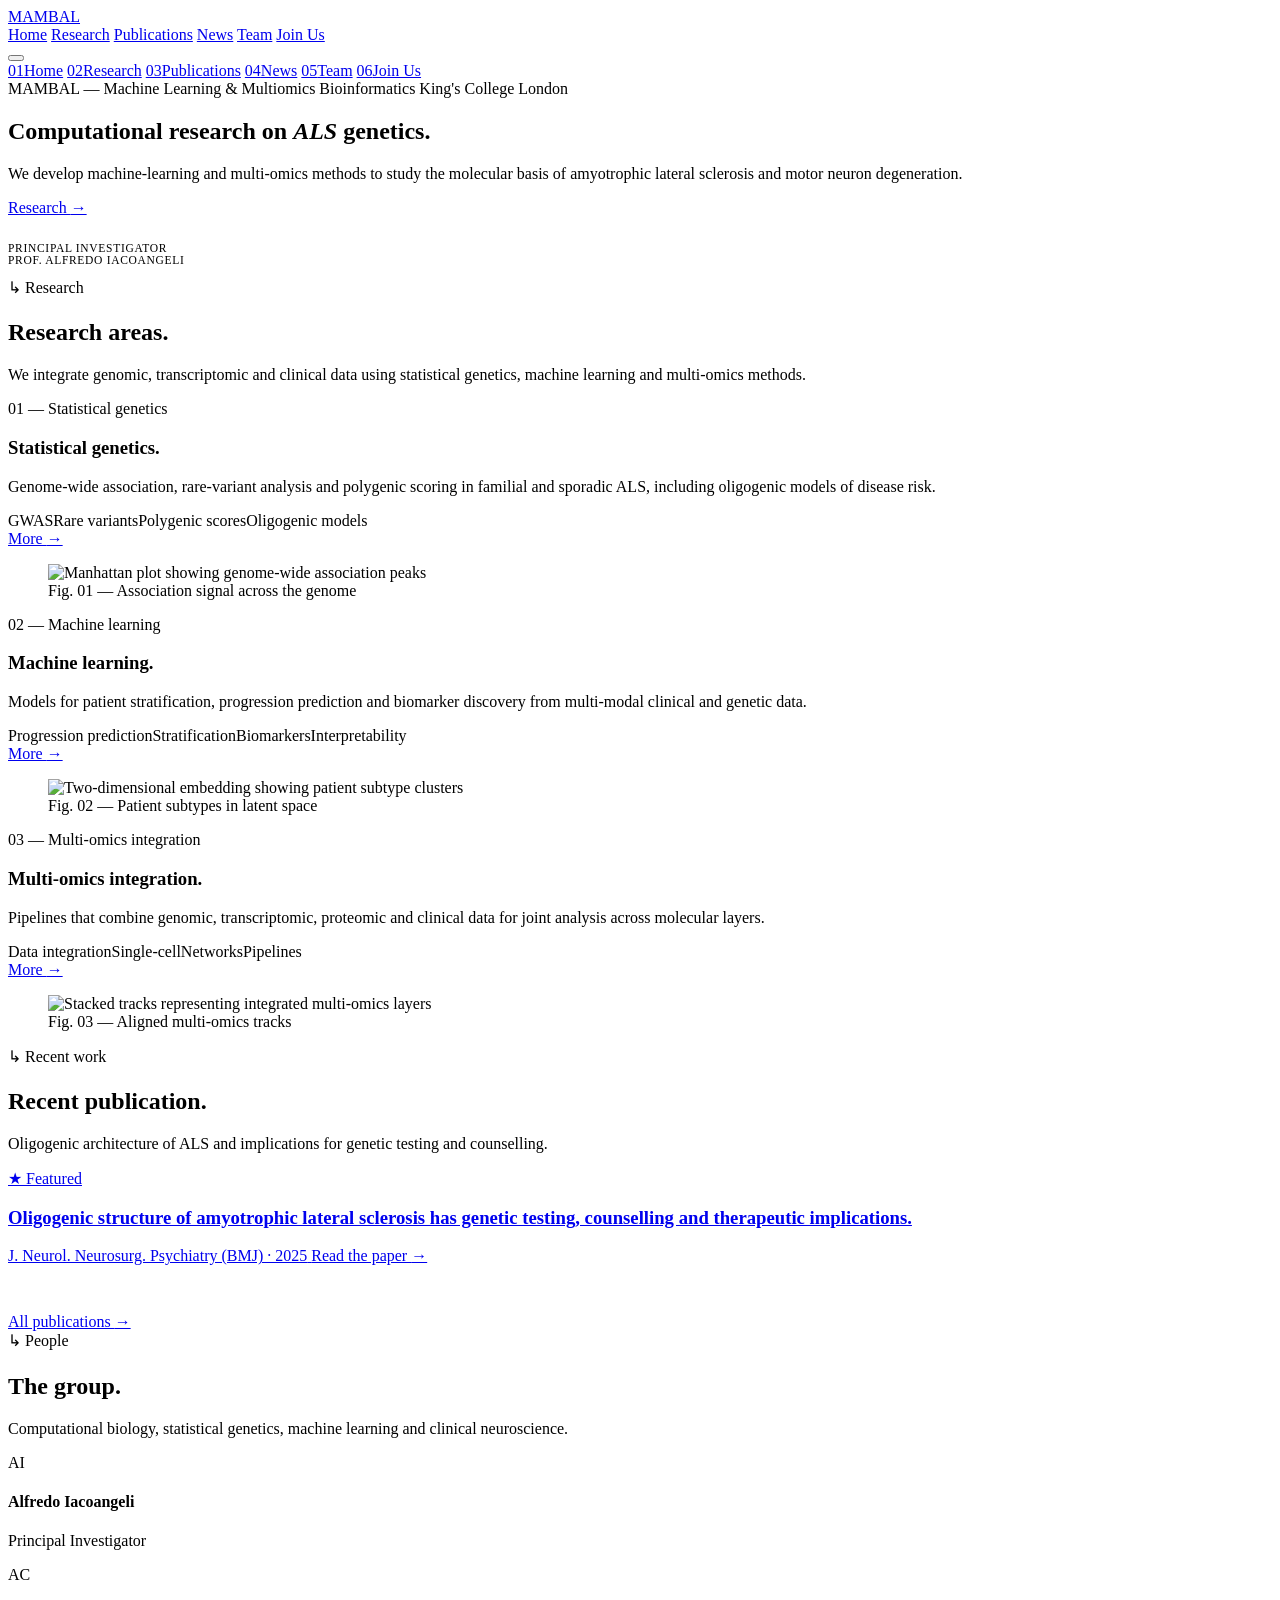
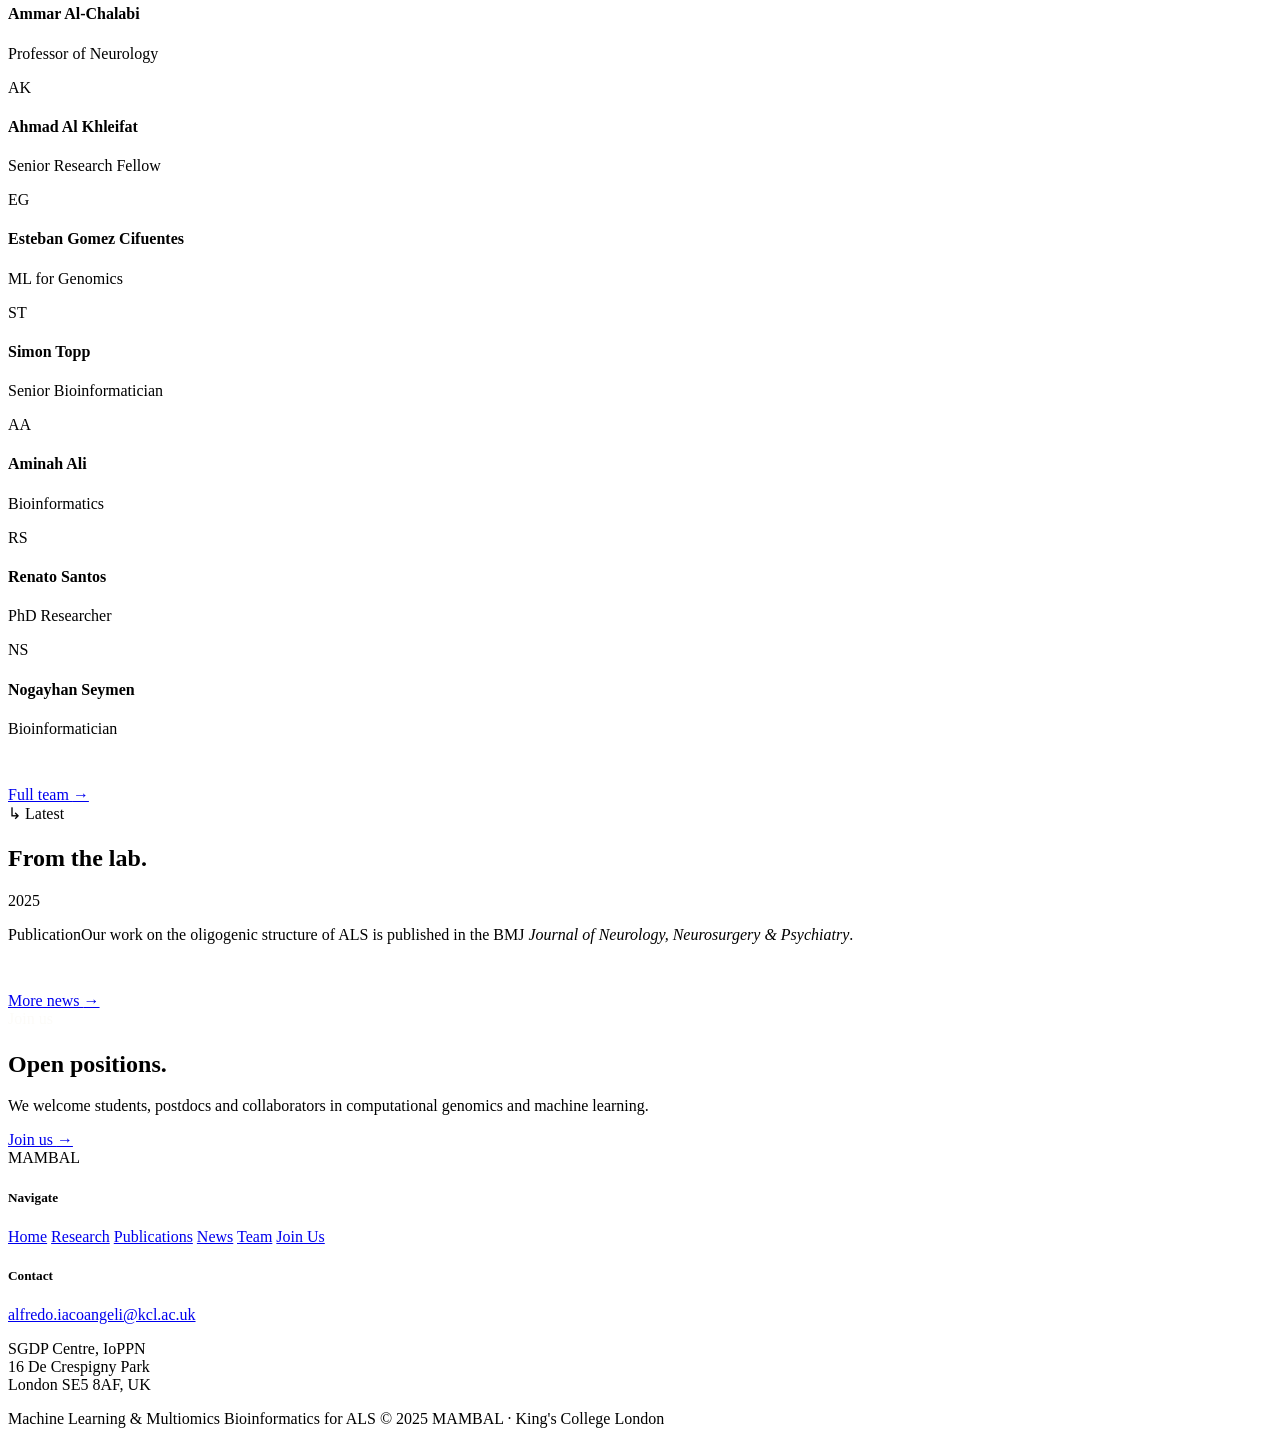
==== index.html @ db5cae24 "Update site content, add news page, and expand publications. Tone down marketing copy, remove coordi" ====
<!DOCTYPE html>
<html lang="en">
<head>
<meta charset="UTF-8">
<meta name="viewport" content="width=device-width, initial-scale=1.0">
<title>MAMBAL — Computational research on motor neuron disease</title>
<meta name="description" content="MAMBAL is a research group at King's College London building machine-learning and multi-omics methods to map the molecular basis of ALS.">
<script>document.documentElement.classList.add("js")</script>
<link rel="preconnect" href="https://fonts.googleapis.com">
<link rel="preconnect" href="https://fonts.gstatic.com" crossorigin>
<link href="https://fonts.googleapis.com/css2?family=IBM+Plex+Mono:wght@400;500&family=Inter:wght@400;500;600&family=Instrument+Serif:ital@0;1&display=swap" rel="stylesheet">
<link rel="stylesheet" href="css/styles.css">
</head>
<body>

<header class="site-header">
  <div class="wrap nav-inner">
    <a class="wordmark" href="index.html">MAMBAL</a>
    <nav class="nav-links" aria-label="Primary">
      <a href="index.html" aria-current="page">Home</a>
      <a href="research.html">Research</a>
      <a href="publications.html">Publications</a>
      <a href="news.html">News</a>
      <a href="team.html">Team</a>
      <a href="join.html">Join Us</a>
    </nav>
    <button class="nav-toggle" aria-label="Open menu" aria-expanded="false"><span></span><span></span></button>
  </div>
</header>

<div class="mobile-menu" id="mobileMenu">
  <a href="index.html"><span class="mi">01</span>Home</a>
  <a href="research.html"><span class="mi">02</span>Research</a>
  <a href="publications.html"><span class="mi">03</span>Publications</a>
  <a href="news.html"><span class="mi">04</span>News</a>
  <a href="team.html"><span class="mi">05</span>Team</a>
  <a href="join.html"><span class="mi">06</span>Join Us</a>
</div>

<main>
  <!-- ================= HERO ================= -->
  <section class="hero wrap">
    <div class="hero-meta reveal">
      <span>MAMBAL — Machine Learning &amp; Multiomics Bioinformatics</span>
      <span>King's College London</span>
    </div>
    <h1 class="reveal" data-d="1">Computational research on <em>ALS</em> genetics.</h1>
    <div class="hero-foot">
      <p class="lede reveal" data-d="2">We develop machine-learning and multi-omics methods to study the molecular basis of amyotrophic lateral sclerosis and motor neuron degeneration.</p>
      <div class="reveal" data-d="3">
        <a class="link" href="research.html">Research <span class="arrow">→</span></a>
        <p style="font-family:var(--mono);font-size:0.72rem;letter-spacing:0.06em;text-transform:uppercase;color:var(--ink-faint);margin-top:1.6rem;">Principal Investigator<br>Prof. Alfredo Iacoangeli</p>
      </div>
    </div>
  </section>

  <!-- ================= RESEARCH THEMES ================= -->
  <section class="wrap" id="research" aria-labelledby="research-h">
    <div class="section-head">
      <div class="reveal">
        <span class="eyebrow"><span class="idx">↳</span>&nbsp;Research</span>
        <h2 id="research-h" style="margin-top:1.4rem;">Research areas.</h2>
      </div>
      <p class="lede reveal" data-d="1">We integrate genomic, transcriptomic and clinical data using statistical genetics, machine learning and multi-omics methods.</p>
    </div>

    <article class="theme reveal">
      <div class="theme-text">
        <span class="theme-num">01 — Statistical genetics</span>
        <h3>Statistical genetics.</h3>
        <p>Genome-wide association, rare-variant analysis and polygenic scoring in familial and sporadic ALS, including oligogenic models of disease risk.</p>
        <div class="theme-tags"><span>GWAS</span><span>Rare variants</span><span>Polygenic scores</span><span>Oligogenic models</span></div>
        <a class="link" href="research.html">More <span class="arrow">→</span></a>
      </div>
      <figure class="theme-figure">
        <img src="img/fig-manhattan.svg" alt="Manhattan plot showing genome-wide association peaks">
        <figcaption class="fig-cap">Fig. 01 — Association signal across the genome</figcaption>
      </figure>
    </article>

    <article class="theme flip reveal">
      <div class="theme-text">
        <span class="theme-num">02 — Machine learning</span>
        <h3>Machine learning.</h3>
        <p>Models for patient stratification, progression prediction and biomarker discovery from multi-modal clinical and genetic data.</p>
        <div class="theme-tags"><span>Progression prediction</span><span>Stratification</span><span>Biomarkers</span><span>Interpretability</span></div>
        <a class="link" href="research.html">More <span class="arrow">→</span></a>
      </div>
      <figure class="theme-figure">
        <img src="img/fig-embedding.svg" alt="Two-dimensional embedding showing patient subtype clusters">
        <figcaption class="fig-cap">Fig. 02 — Patient subtypes in latent space</figcaption>
      </figure>
    </article>

    <article class="theme reveal">
      <div class="theme-text">
        <span class="theme-num">03 — Multi-omics integration</span>
        <h3>Multi-omics integration.</h3>
        <p>Pipelines that combine genomic, transcriptomic, proteomic and clinical data for joint analysis across molecular layers.</p>
        <div class="theme-tags"><span>Data integration</span><span>Single-cell</span><span>Networks</span><span>Pipelines</span></div>
        <a class="link" href="research.html">More <span class="arrow">→</span></a>
      </div>
      <figure class="theme-figure">
        <img src="img/fig-omics.svg" alt="Stacked tracks representing integrated multi-omics layers">
        <figcaption class="fig-cap">Fig. 03 — Aligned multi-omics tracks</figcaption>
      </figure>
    </article>
  </section>

  <!-- ================= FEATURED PUBLICATION ================= -->
  <section class="wrap" aria-labelledby="pub-h">
    <div class="section-head">
      <div class="reveal">
        <span class="eyebrow"><span class="idx">↳</span>&nbsp;Recent work</span>
        <h2 id="pub-h" style="margin-top:1.4rem;">Recent publication.</h2>
      </div>
      <p class="lede reveal" data-d="1">Oligogenic architecture of ALS and implications for genetic testing and counselling.</p>
    </div>

    <a class="featured reveal" href="https://jnnp.bmj.com/content/96/10/928.abstract">
      <span class="eyebrow"><span class="idx">★</span>&nbsp;Featured</span>
      <h3>Oligogenic structure of amyotrophic lateral sclerosis has genetic testing, counselling and therapeutic implications.</h3>
      <span class="meta">J. Neurol. Neurosurg. Psychiatry (BMJ) · 2025</span>
      <span class="link on-dark" style="justify-self:start;margin-top:0.5rem;">Read the paper <span class="arrow">→</span></span>
    </a>

    <div style="margin-top:clamp(2rem,4vw,3rem);" class="reveal">
      <a class="link" href="publications.html">All publications <span class="arrow">→</span></a>
    </div>
  </section>

  <!-- ================= PEOPLE ================= -->
  <section class="wrap" id="people" aria-labelledby="people-h">
    <div class="section-head">
      <div class="reveal">
        <span class="eyebrow"><span class="idx">↳</span>&nbsp;People</span>
        <h2 id="people-h" style="margin-top:1.4rem;">The group.</h2>
      </div>
      <p class="lede reveal" data-d="1">Computational biology, statistical genetics, machine learning and clinical neuroscience.</p>
    </div>

    <div class="people-grid">
      <div class="person reveal"><div class="portrait" style="--accent:var(--forest)"><span class="initials">AI</span></div><h4>Alfredo Iacoangeli</h4><p class="role">Principal Investigator</p></div>
      <div class="person reveal" data-d="1"><div class="portrait" style="--accent:var(--burgundy)"><span class="initials">AC</span></div><h4>Ammar Al-Chalabi</h4><p class="role">Professor of Neurology</p></div>
      <div class="person reveal" data-d="2"><div class="portrait" style="--accent:var(--ink)"><span class="initials">AK</span></div><h4>Ahmad Al Khleifat</h4><p class="role">Senior Research Fellow</p></div>
      <div class="person reveal" data-d="3"><div class="portrait" style="--accent:var(--forest)"><span class="initials">EG</span></div><h4>Esteban Gomez Cifuentes</h4><p class="role">ML for Genomics</p></div>
      <div class="person reveal"><div class="portrait" style="--accent:var(--ink)"><span class="initials">ST</span></div><h4>Simon Topp</h4><p class="role">Senior Bioinformatician</p></div>
      <div class="person reveal" data-d="1"><div class="portrait" style="--accent:var(--burgundy)"><span class="initials">AA</span></div><h4>Aminah Ali</h4><p class="role">Bioinformatics</p></div>
      <div class="person reveal" data-d="2"><div class="portrait" style="--accent:var(--forest)"><span class="initials">RS</span></div><h4>Renato Santos</h4><p class="role">PhD Researcher</p></div>
      <div class="person reveal" data-d="3"><div class="portrait" style="--accent:var(--ink)"><span class="initials">NS</span></div><h4>Nogayhan Seymen</h4><p class="role">Bioinformatician</p></div>
    </div>
    <div style="margin-top:clamp(2.2rem,4vw,3rem);" class="reveal">
      <a class="link" href="team.html">Full team <span class="arrow">→</span></a>
    </div>
  </section>

  <!-- ================= LATEST / NOTES ================= -->
  <section class="wrap" aria-labelledby="notes-h">
    <div class="section-head">
      <div class="reveal">
        <span class="eyebrow"><span class="idx">↳</span>&nbsp;Latest</span>
        <h2 id="notes-h" style="margin-top:1.4rem;">From the lab.</h2>
      </div>
    </div>
    <div class="notes reveal">
      <div class="note"><span class="when">2025</span><p><span class="tag">Publication</span>Our work on the oligogenic structure of ALS is published in the BMJ <em>Journal of Neurology, Neurosurgery &amp; Psychiatry</em>.</p></div>
    </div>
    <div style="margin-top:clamp(2rem,4vw,3rem);" class="reveal">
      <a class="link" href="news.html">More news <span class="arrow">→</span></a>
    </div>
  </section>
</main>

<!-- ================= RECRUITMENT BAND ================= -->
<section class="band">
  <div class="wrap">
    <span class="eyebrow" style="color:rgba(250,248,244,0.6)">Join us</span>
    <h2 class="reveal" style="margin-top:1.4rem;">Open positions.</h2>
    <p class="reveal" data-d="1">We welcome students, postdocs and collaborators in computational genomics and machine learning.</p>
    <div class="band-foot reveal" data-d="2"><a class="link on-dark" href="join.html">Join us <span class="arrow">→</span></a></div>
  </div>
</section>

<!-- ================= FOOTER ================= -->
<footer class="site-footer">
  <div class="wrap">
    <div class="footer-top">
      <div class="footer-mark">MAMBAL</div>
      <div class="footer-col">
        <h5>Navigate</h5>
        <a href="index.html">Home</a>
        <a href="research.html">Research</a>
        <a href="publications.html">Publications</a>
        <a href="news.html">News</a>
        <a href="team.html">Team</a>
        <a href="join.html">Join Us</a>
      </div>
      <div class="footer-col">
        <h5>Contact</h5>
        <a href="mailto:alfredo.iacoangeli@kcl.ac.uk">alfredo.iacoangeli@kcl.ac.uk</a>
        <p>SGDP Centre, IoPPN<br>16 De Crespigny Park<br>London SE5 8AF, UK</p>
      </div>
    </div>
    <div class="footer-bottom">
      <span>Machine Learning &amp; Multiomics Bioinformatics for ALS</span>
      <span>© 2025 MAMBAL · King's College London</span>
    </div>
  </div>
</footer>

<script src="js/theme.js"></script>
</body>
</html>
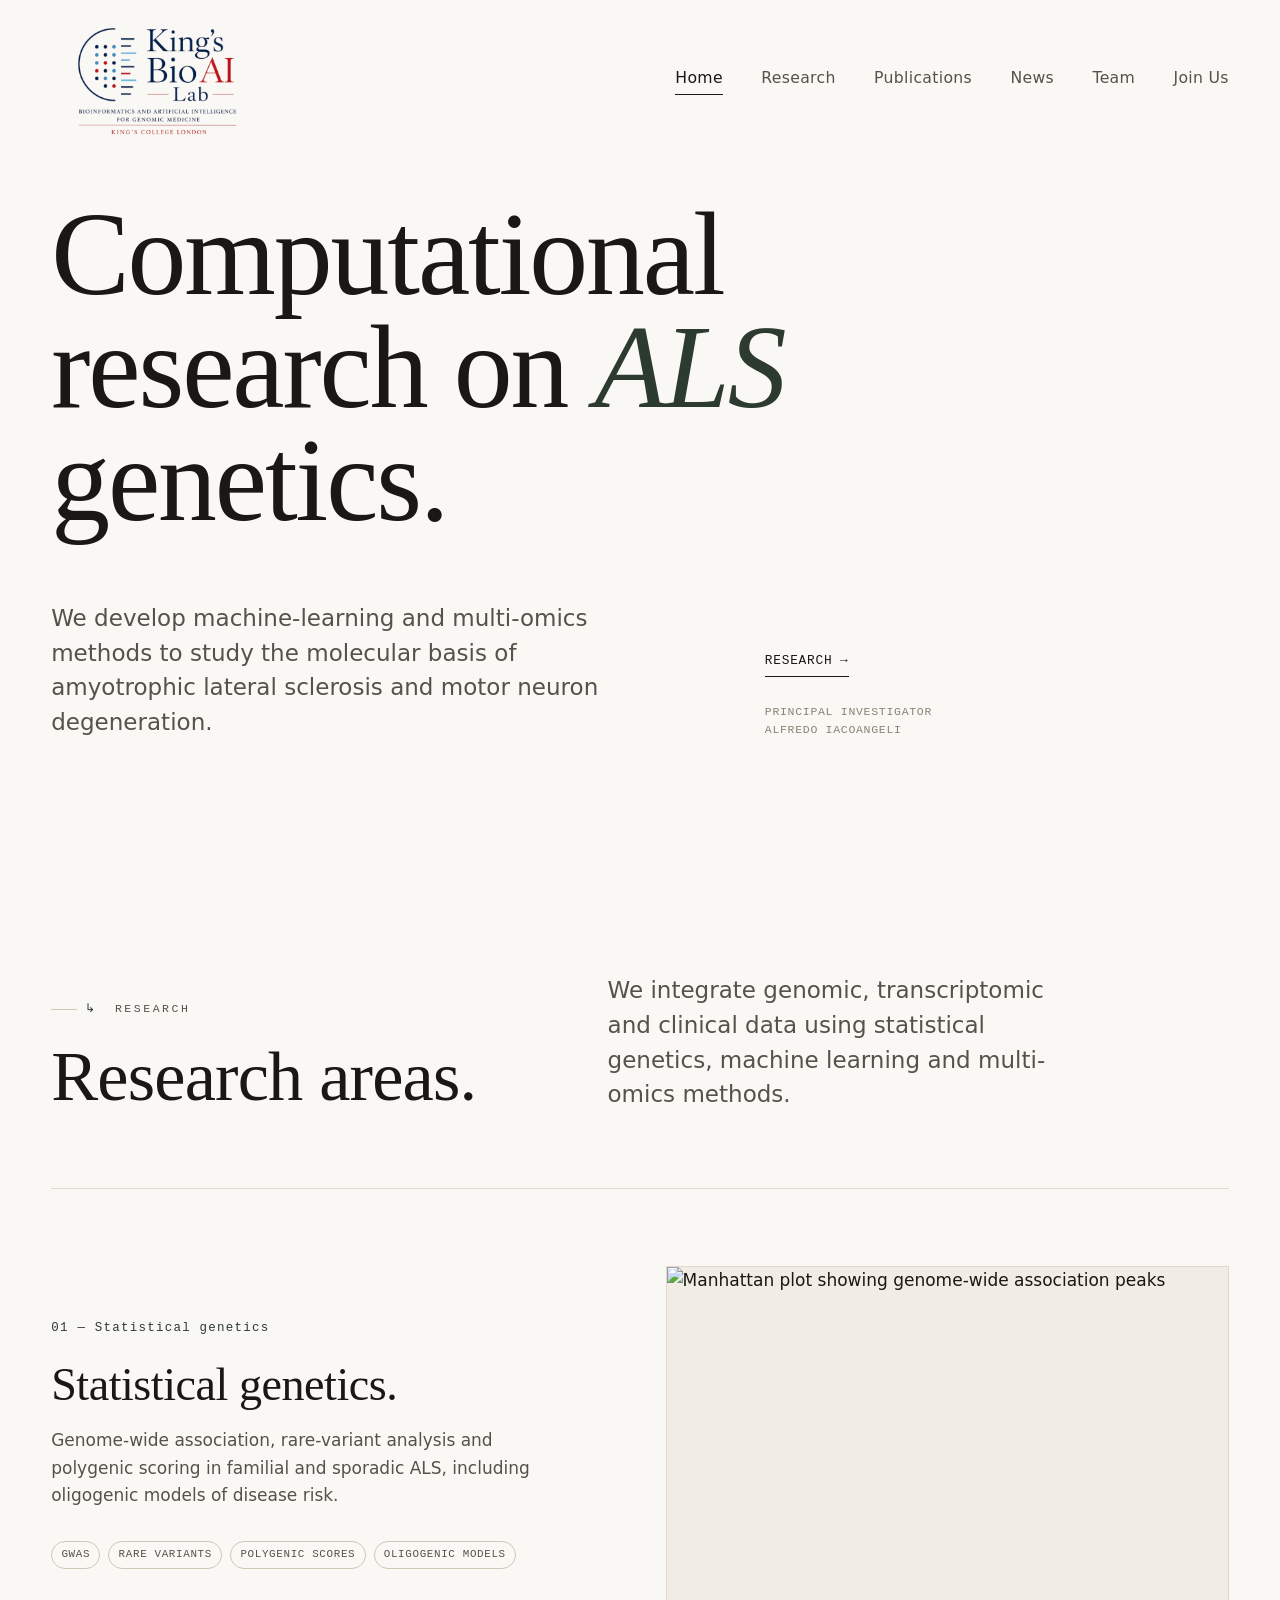
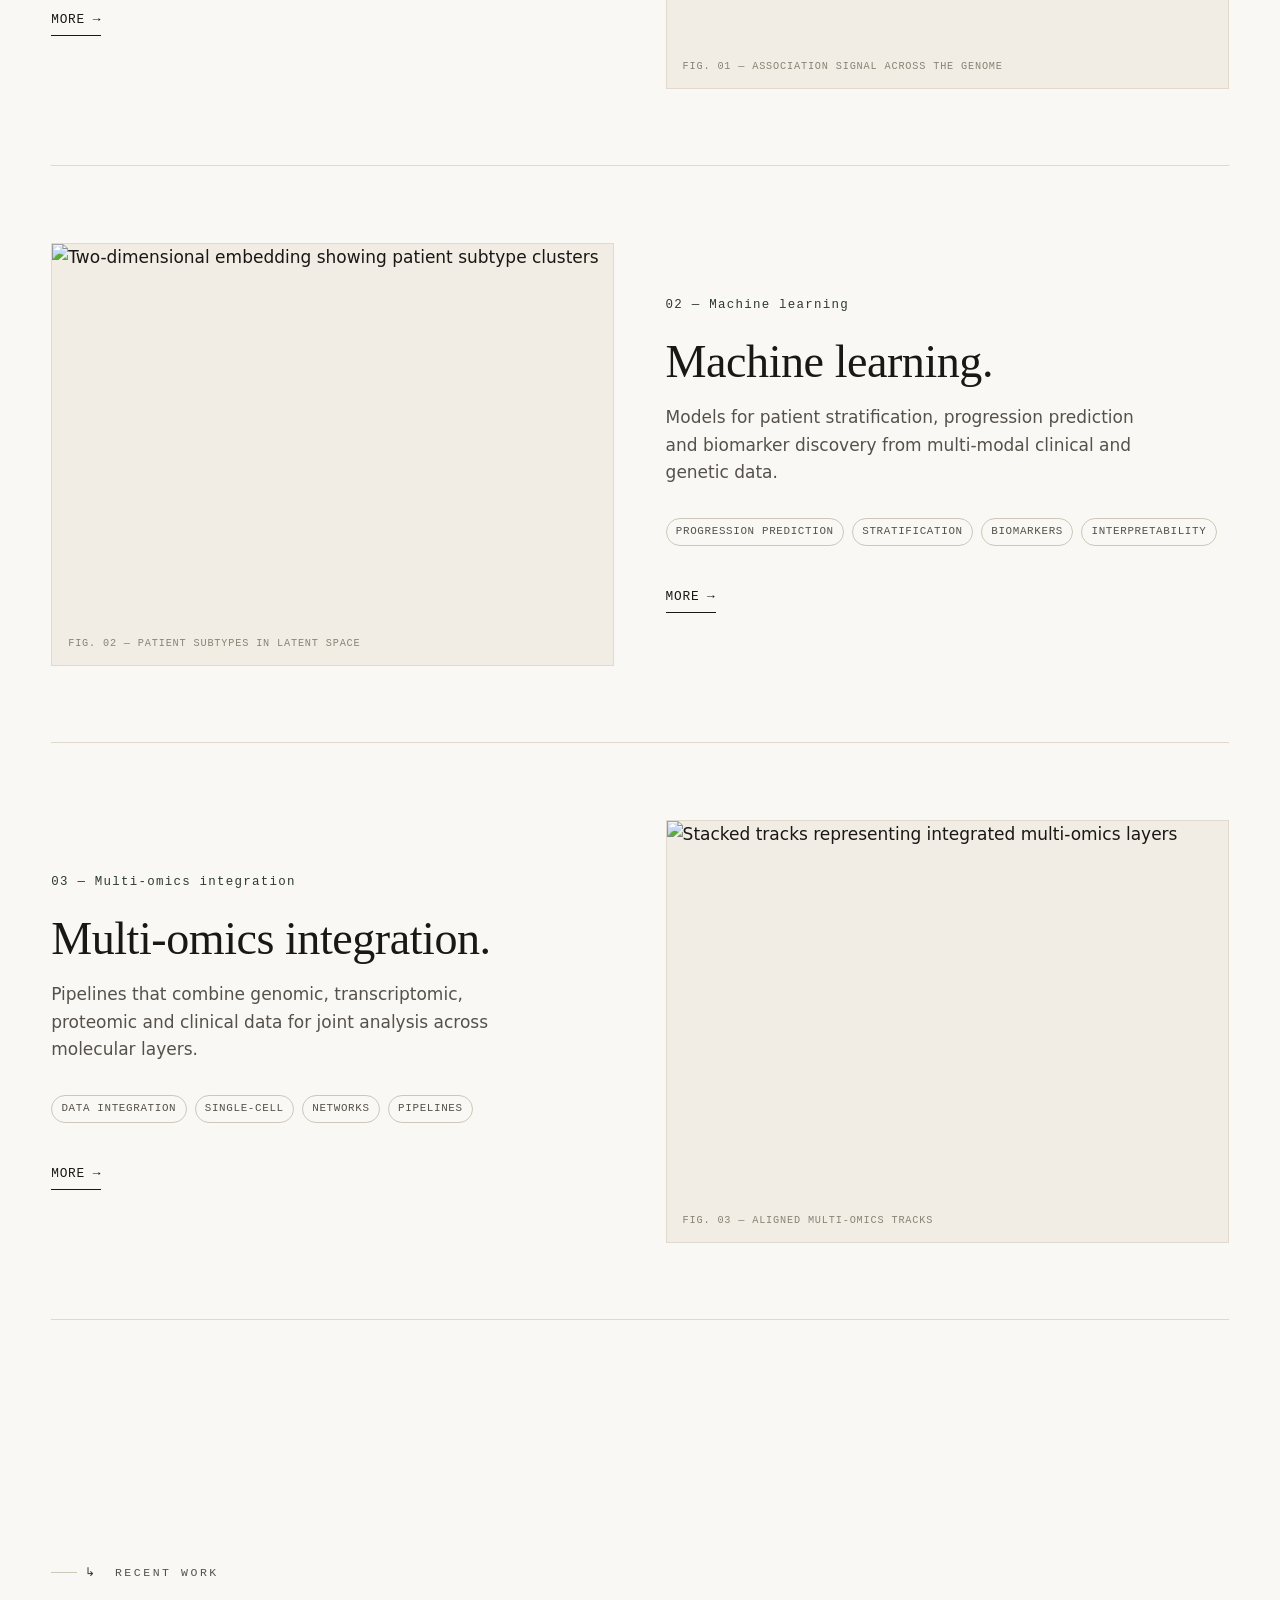
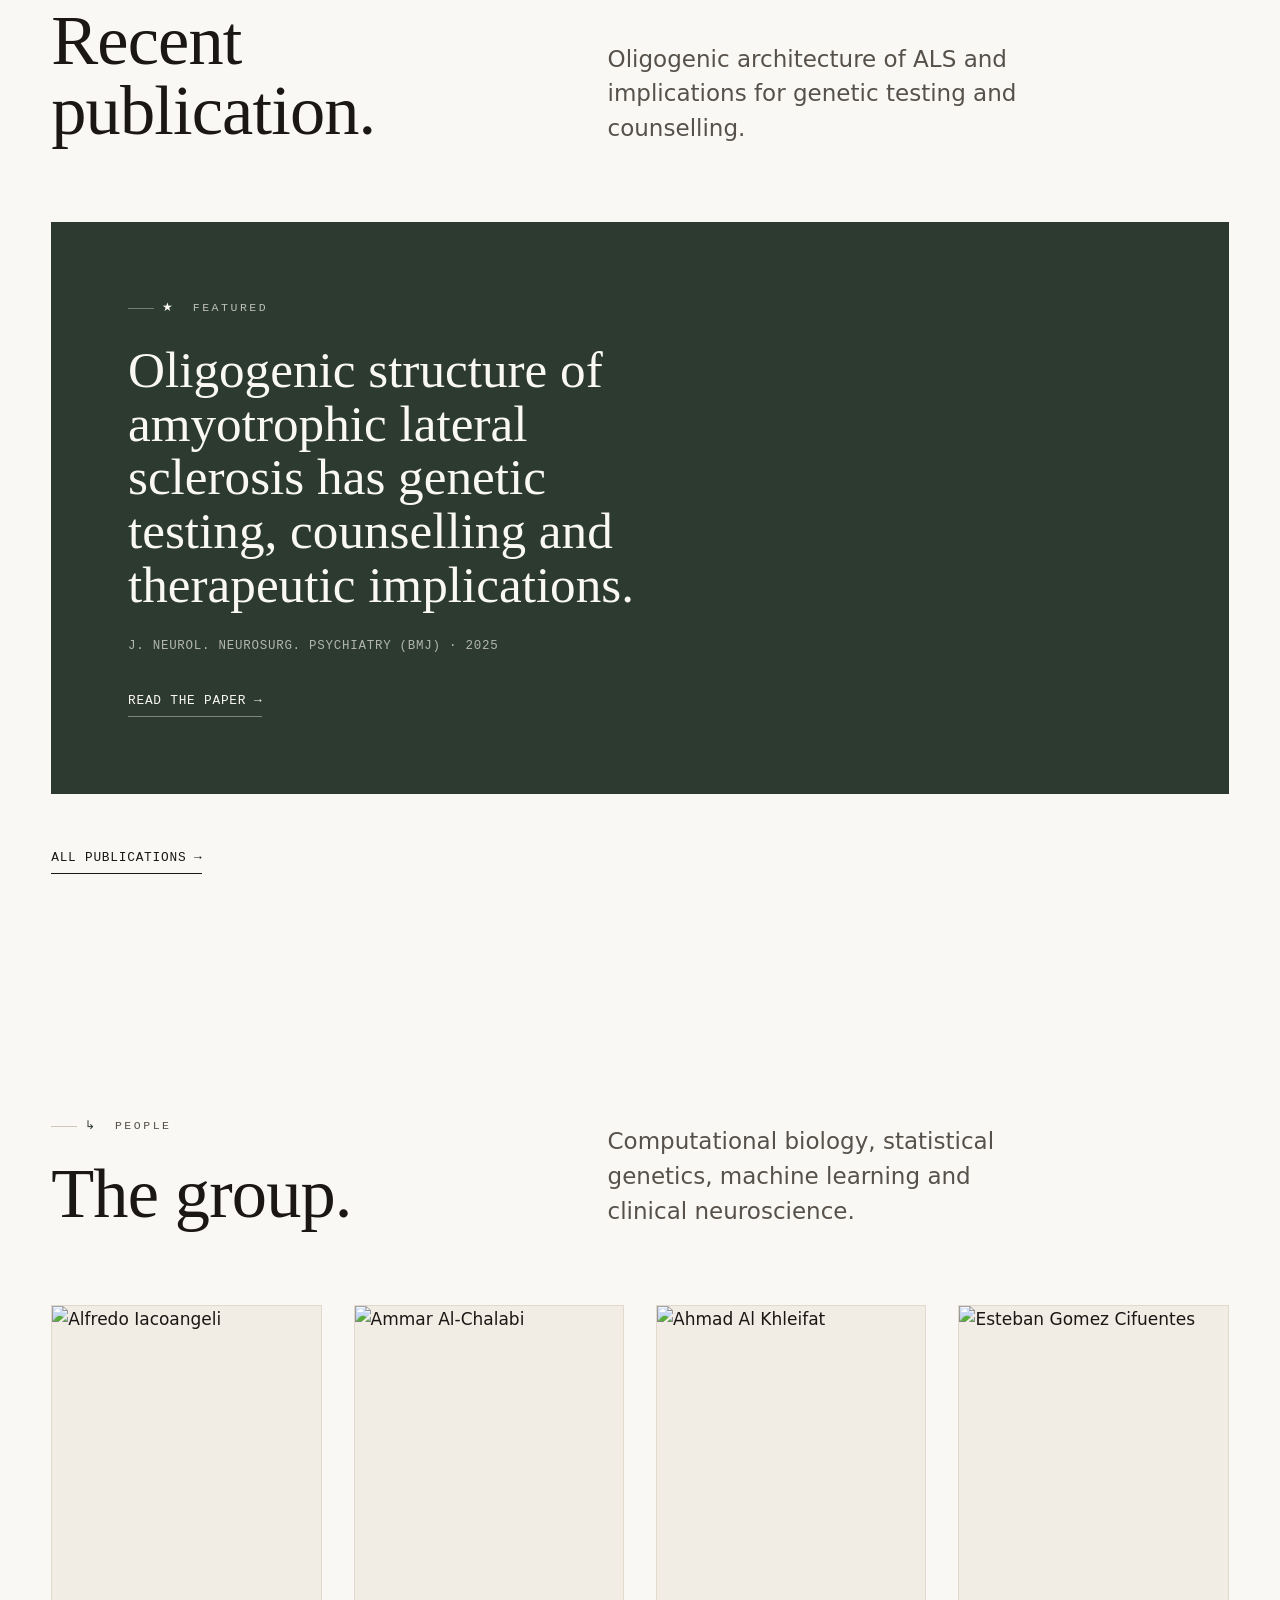
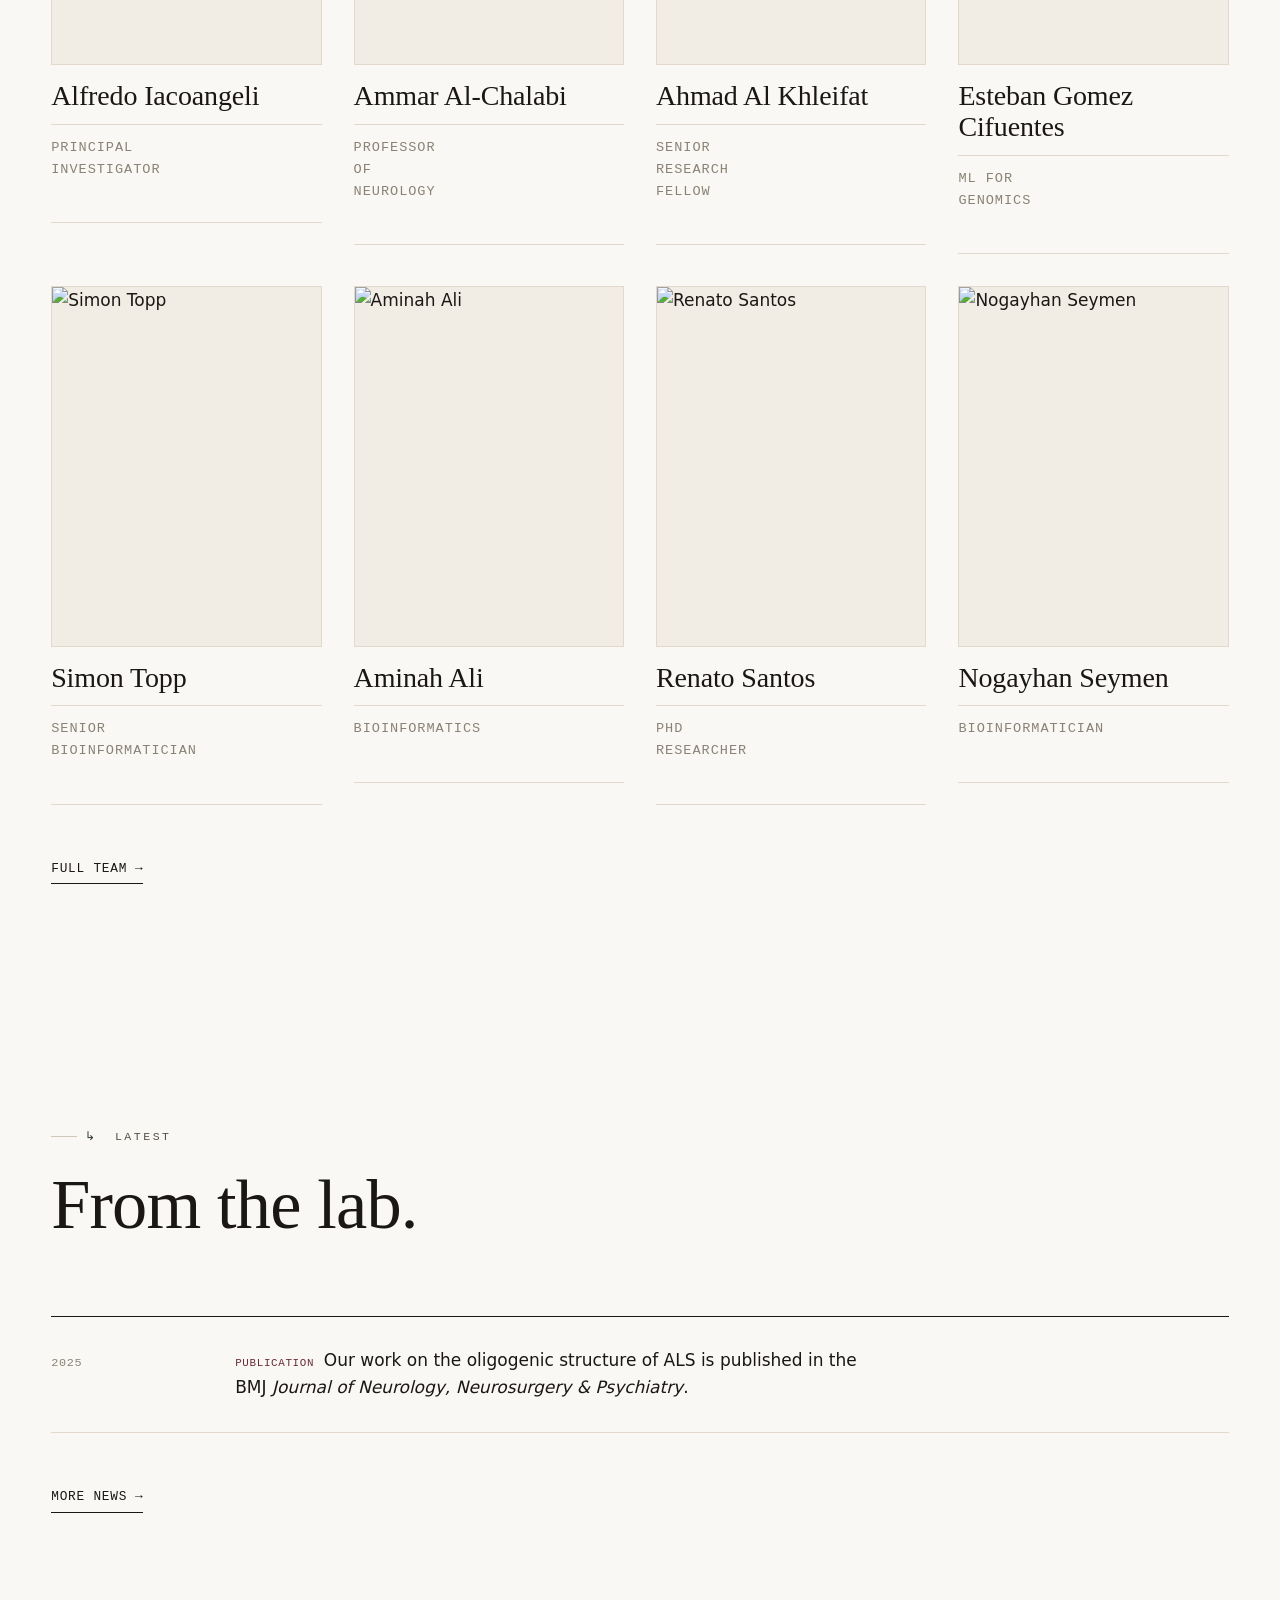
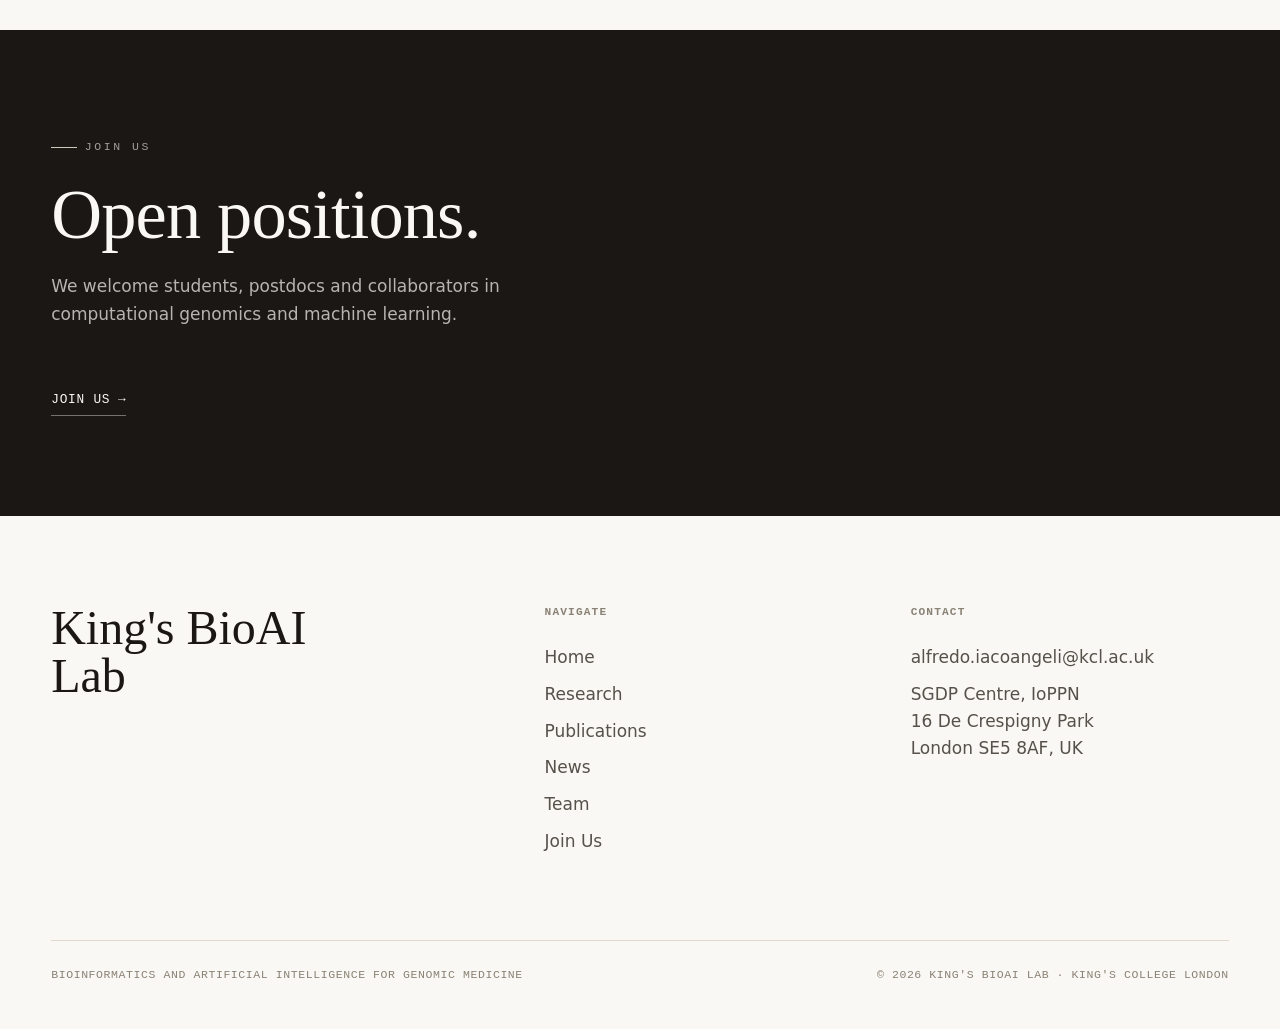
==== commit f955b384: "Rebrand site to King's BioAI Lab and refresh team experience. Update branding, navigation, and team " ====
--- a/index.html
+++ b/index.html
@@ -3,8 +3,8 @@
 <head>
 <meta charset="UTF-8">
 <meta name="viewport" content="width=device-width, initial-scale=1.0">
-<title>MAMBAL — Computational research on motor neuron disease</title>
-<meta name="description" content="MAMBAL is a research group at King's College London building machine-learning and multi-omics methods to map the molecular basis of ALS.">
+<title>King's BioAI Lab — Computational research on motor neuron disease</title>
+<meta name="description" content="King's BioAI Lab is a research group at King's College London building bioinformatics and artificial-intelligence methods for genomic medicine.">
 <script>document.documentElement.classList.add("js")</script>
 <link rel="preconnect" href="https://fonts.googleapis.com">
 <link rel="preconnect" href="https://fonts.gstatic.com" crossorigin>
@@ -15,7 +15,7 @@
 
 <header class="site-header">
   <div class="wrap nav-inner">
-    <a class="wordmark" href="index.html">MAMBAL</a>
+    <a class="wordmark" href="index.html" aria-label="King's BioAI Lab home"><img src="img/logo.png" alt="" width="612" height="408"></a>
     <nav class="nav-links" aria-label="Primary">
       <a href="index.html" aria-current="page">Home</a>
       <a href="research.html">Research</a>
@@ -24,11 +24,12 @@
       <a href="team.html">Team</a>
       <a href="join.html">Join Us</a>
     </nav>
-    <button class="nav-toggle" aria-label="Open menu" aria-expanded="false"><span></span><span></span></button>
+    <button class="nav-toggle" aria-label="Open menu" aria-expanded="false"><span></span><span></span><span></span></button>
   </div>
 </header>
 
 <div class="mobile-menu" id="mobileMenu">
+  <button type="button" class="mobile-menu-close" aria-label="Close menu">Close</button>
   <a href="index.html"><span class="mi">01</span>Home</a>
   <a href="research.html"><span class="mi">02</span>Research</a>
   <a href="publications.html"><span class="mi">03</span>Publications</a>
@@ -40,16 +41,12 @@
 <main>
   <!-- ================= HERO ================= -->
   <section class="hero wrap">
-    <div class="hero-meta reveal">
-      <span>MAMBAL — Machine Learning &amp; Multiomics Bioinformatics</span>
-      <span>King's College London</span>
-    </div>
     <h1 class="reveal" data-d="1">Computational research on <em>ALS</em> genetics.</h1>
     <div class="hero-foot">
       <p class="lede reveal" data-d="2">We develop machine-learning and multi-omics methods to study the molecular basis of amyotrophic lateral sclerosis and motor neuron degeneration.</p>
       <div class="reveal" data-d="3">
         <a class="link" href="research.html">Research <span class="arrow">→</span></a>
-        <p style="font-family:var(--mono);font-size:0.72rem;letter-spacing:0.06em;text-transform:uppercase;color:var(--ink-faint);margin-top:1.6rem;">Principal Investigator<br>Prof. Alfredo Iacoangeli</p>
+        <p style="font-family:var(--mono);font-size:0.72rem;letter-spacing:0.06em;text-transform:uppercase;color:var(--ink-faint);margin-top:1.6rem;">Principal Investigator<br>Alfredo Iacoangeli</p>
       </div>
     </div>
   </section>
@@ -140,14 +137,14 @@
     </div>
 
     <div class="people-grid">
-      <div class="person reveal"><div class="portrait" style="--accent:var(--forest)"><span class="initials">AI</span></div><h4>Alfredo Iacoangeli</h4><p class="role">Principal Investigator</p></div>
-      <div class="person reveal" data-d="1"><div class="portrait" style="--accent:var(--burgundy)"><span class="initials">AC</span></div><h4>Ammar Al-Chalabi</h4><p class="role">Professor of Neurology</p></div>
-      <div class="person reveal" data-d="2"><div class="portrait" style="--accent:var(--ink)"><span class="initials">AK</span></div><h4>Ahmad Al Khleifat</h4><p class="role">Senior Research Fellow</p></div>
-      <div class="person reveal" data-d="3"><div class="portrait" style="--accent:var(--forest)"><span class="initials">EG</span></div><h4>Esteban Gomez Cifuentes</h4><p class="role">ML for Genomics</p></div>
-      <div class="person reveal"><div class="portrait" style="--accent:var(--ink)"><span class="initials">ST</span></div><h4>Simon Topp</h4><p class="role">Senior Bioinformatician</p></div>
-      <div class="person reveal" data-d="1"><div class="portrait" style="--accent:var(--burgundy)"><span class="initials">AA</span></div><h4>Aminah Ali</h4><p class="role">Bioinformatics</p></div>
-      <div class="person reveal" data-d="2"><div class="portrait" style="--accent:var(--forest)"><span class="initials">RS</span></div><h4>Renato Santos</h4><p class="role">PhD Researcher</p></div>
-      <div class="person reveal" data-d="3"><div class="portrait" style="--accent:var(--ink)"><span class="initials">NS</span></div><h4>Nogayhan Seymen</h4><p class="role">Bioinformatician</p></div>
+      <div class="person reveal"><div class="portrait" style="--accent:var(--forest)"><img src="img/alfredo.webp" alt="Alfredo Iacoangeli"></div><h4>Alfredo Iacoangeli</h4><p class="role">Principal Investigator</p></div>
+      <div class="person reveal" data-d="1"><div class="portrait" style="--accent:var(--burgundy)"><img src="img/ammar.jpg" alt="Ammar Al-Chalabi"></div><h4>Ammar Al-Chalabi</h4><p class="role">Professor of Neurology</p></div>
+      <div class="person reveal" data-d="2"><div class="portrait" style="--accent:var(--ink)"><img src="img/aak.jpeg" alt="Ahmad Al Khleifat"></div><h4>Ahmad Al Khleifat</h4><p class="role">Senior Research Fellow</p></div>
+      <div class="person reveal" data-d="3"><div class="portrait" style="--accent:var(--forest)"><img src="img/Esteban.png" alt="Esteban Gomez Cifuentes"></div><h4>Esteban Gomez Cifuentes</h4><p class="role">ML for Genomics</p></div>
+      <div class="person reveal"><div class="portrait" style="--accent:var(--ink)"><img src="img/simon.jpeg" alt="Simon Topp"></div><h4>Simon Topp</h4><p class="role">Senior Bioinformatician</p></div>
+      <div class="person reveal" data-d="1"><div class="portrait" style="--accent:var(--burgundy)"><img src="img/aminah.jpeg" alt="Aminah Ali"></div><h4>Aminah Ali</h4><p class="role">Bioinformatics</p></div>
+      <div class="person reveal" data-d="2"><div class="portrait" style="--accent:var(--forest)"><img src="img/renato.jpeg" alt="Renato Santos"></div><h4>Renato Santos</h4><p class="role">PhD Researcher</p></div>
+      <div class="person reveal" data-d="3"><div class="portrait" style="--accent:var(--ink)"><img src="img/nogayhan.jpeg" alt="Nogayhan Seymen"></div><h4>Nogayhan Seymen</h4><p class="role">Bioinformatician</p></div>
     </div>
     <div style="margin-top:clamp(2.2rem,4vw,3rem);" class="reveal">
       <a class="link" href="team.html">Full team <span class="arrow">→</span></a>
@@ -185,7 +182,7 @@
 <footer class="site-footer">
   <div class="wrap">
     <div class="footer-top">
-      <div class="footer-mark">MAMBAL</div>
+      <div class="footer-mark">King's BioAI Lab</div>
       <div class="footer-col">
         <h5>Navigate</h5>
         <a href="index.html">Home</a>
@@ -202,8 +199,8 @@
       </div>
     </div>
     <div class="footer-bottom">
-      <span>Machine Learning &amp; Multiomics Bioinformatics for ALS</span>
-      <span>© 2025 MAMBAL · King's College London</span>
+      <span class="acronym-expansion">Bioinformatics and Artificial Intelligence for Genomic Medicine</span>
+      <span>© 2026 King's BioAI Lab · King's College London</span>
     </div>
   </div>
 </footer>
--- a/css/styles.css
+++ b/css/styles.css
@@ -0,0 +1,773 @@
+/* ============================================================
+   King's BioAI Lab — editorial research identity
+   "The Issue": journal/lookbook hybrid
+   ============================================================ */
+
+/* ---------- Tokens ---------- */
+:root {
+  --paper:      #FAF8F4;
+  --paper-2:    #F1EDE4;
+  --paper-3:    #EBE6DB;
+  --ink:        #1A1714;
+  --ink-soft:   #56514A;
+  --ink-faint:  #8A8275;
+  --line:       #E0D9CC;
+  --line-strong:#CFC7B7;
+  --forest:     #2C3A30;
+  --forest-deep:#1E2A22;
+  --burgundy:   #6B2C38;
+
+  --serif: "Instrument Serif", Georgia, "Times New Roman", serif;
+  --sans:  "Inter", system-ui, -apple-system, sans-serif;
+  --mono:  "IBM Plex Mono", ui-monospace, "SFMono-Regular", monospace;
+
+  --wrap: 1340px;
+  --gutter: clamp(1.25rem, 4vw, 4rem);
+  --section-y: clamp(5rem, 13vh, 11rem);
+
+  --ease: cubic-bezier(0.22, 1, 0.36, 1);
+}
+
+/* ---------- Reset ---------- */
+*, *::before, *::after { box-sizing: border-box; }
+* { margin: 0; }
+html { -webkit-text-size-adjust: 100%; scroll-behavior: smooth; }
+@media (prefers-reduced-motion: reduce) {
+  html { scroll-behavior: auto; }
+  *, *::before, *::after { animation-duration: 0.001ms !important; transition-duration: 0.001ms !important; }
+}
+
+body {
+  font-family: var(--sans);
+  background: var(--paper);
+  color: var(--ink);
+  font-size: 1.0625rem;
+  line-height: 1.6;
+  font-feature-settings: "kern" 1, "liga" 1, "calt" 1;
+  -webkit-font-smoothing: antialiased;
+  text-rendering: optimizeLegibility;
+  overflow-x: hidden;
+}
+
+img, svg { display: block; max-width: 100%; }
+a { color: inherit; text-decoration: none; }
+ul { list-style: none; padding: 0; }
+button { font: inherit; cursor: pointer; }
+
+::selection { background: var(--forest); color: var(--paper); }
+
+/* ---------- Layout helpers ---------- */
+.wrap { max-width: var(--wrap); margin-inline: auto; padding-inline: var(--gutter); }
+.grid { display: grid; grid-template-columns: repeat(12, 1fr); gap: var(--gutter); }
+
+/* ---------- Typography utilities ---------- */
+.eyebrow {
+  font-family: var(--mono);
+  font-size: 0.72rem;
+  font-weight: 500;
+  letter-spacing: 0.22em;
+  text-transform: uppercase;
+  color: var(--ink-soft);
+  display: inline-flex;
+  align-items: center;
+  gap: 0.7em;
+}
+.eyebrow .idx { color: var(--forest); }
+.eyebrow::before {
+  content: "";
+  width: 1.6rem; height: 1px;
+  background: var(--line-strong);
+  display: inline-block;
+}
+.eyebrow.no-rule::before { display: none; }
+
+.display {
+  font-family: var(--serif);
+  font-weight: 400;
+  line-height: 0.98;
+  letter-spacing: -0.012em;
+}
+.display em { font-style: italic; }
+
+h1, h2, h3, h4 { font-weight: 400; }
+
+.lede {
+  font-size: clamp(1.15rem, 1.8vw, 1.5rem);
+  line-height: 1.5;
+  color: var(--ink-soft);
+  max-width: 30ch;
+}
+
+.measure { max-width: 64ch; }
+
+/* ---------- Links ---------- */
+.link {
+  font-family: var(--mono);
+  font-size: 0.8rem;
+  letter-spacing: 0.06em;
+  text-transform: uppercase;
+  display: inline-flex;
+  align-items: center;
+  gap: 0.6em;
+  padding-bottom: 0.35em;
+  border-bottom: 1px solid var(--ink);
+  transition: gap 0.4s var(--ease), color 0.3s var(--ease), border-color 0.3s var(--ease);
+}
+.link .arrow { transition: transform 0.4s var(--ease); }
+.link:hover { color: var(--forest); border-color: var(--forest); }
+.link:hover .arrow { transform: translateX(0.35rem); }
+.link.on-dark { border-color: rgba(250,248,244,0.4); color: var(--paper); }
+.link.on-dark:hover { color: #fff; border-color: var(--paper); }
+
+a:focus-visible, button:focus-visible {
+  outline: 2px solid var(--forest);
+  outline-offset: 4px;
+  border-radius: 1px;
+}
+
+/* ============================================================
+   Header / nav
+   ============================================================ */
+.site-header {
+  position: fixed; inset: 0 0 auto 0;
+  z-index: 120;
+  transition: background 0.4s var(--ease), border-color 0.4s var(--ease);
+  border-bottom: 1px solid transparent;
+}
+.site-header.scrolled {
+  background: color-mix(in srgb, var(--paper) 92%, transparent);
+  -webkit-backdrop-filter: blur(10px);
+  backdrop-filter: blur(10px);
+  border-bottom-color: var(--line);
+}
+.nav-inner {
+  display: flex; align-items: center; justify-content: space-between;
+  height: clamp(112px, 18vh, 156px);
+  transition: height 0.45s var(--ease), justify-content 0.45s var(--ease);
+}
+.site-header.scrolled .nav-inner {
+  height: clamp(56px, 8vh, 72px);
+  justify-content: flex-end;
+}
+.wordmark {
+  display: block;
+  line-height: 0;
+  flex-shrink: 0;
+  transition: opacity 0.35s var(--ease), visibility 0.35s var(--ease), transform 0.45s var(--ease);
+}
+.site-header.scrolled .wordmark {
+  opacity: 0;
+  visibility: hidden;
+  pointer-events: none;
+  position: absolute;
+  transform: translateY(-12px);
+}
+.wordmark img {
+  display: block;
+  height: clamp(100px, 16vh, 140px);
+  width: auto;
+  max-width: min(78vw, 650px);
+  transition: height 0.45s var(--ease);
+}
+.nav-links {
+  display: flex;
+  gap: clamp(1.4rem, 3vw, 2.8rem);
+  transition: opacity 0.35s var(--ease), visibility 0.35s var(--ease);
+}
+.site-header.scrolled .nav-links {
+  opacity: 0;
+  visibility: hidden;
+  pointer-events: none;
+  position: absolute;
+}
+.nav-links a {
+  font-size: 0.98rem;
+  letter-spacing: 0.02em;
+  color: var(--ink-soft);
+  position: relative;
+  padding: 0.4rem 0;
+  transition: color 0.3s var(--ease);
+}
+.nav-links a::after {
+  content: ""; position: absolute; left: 0; bottom: 0.1rem;
+  width: 100%; height: 1px; background: var(--ink);
+  transform: scaleX(0); transform-origin: left;
+  transition: transform 0.4s var(--ease);
+}
+.nav-links a:hover { color: var(--ink); }
+.nav-links a:hover::after,
+.nav-links a[aria-current="page"]::after { transform: scaleX(1); }
+.nav-links a[aria-current="page"] { color: var(--ink); }
+
+.nav-toggle {
+  display: none;
+  background: none; border: none;
+  width: 36px; height: 36px;
+  flex-direction: column; justify-content: center; align-items: flex-end; gap: 5px;
+  opacity: 0;
+  visibility: hidden;
+  pointer-events: none;
+  transition: opacity 0.35s var(--ease), visibility 0.35s var(--ease), transform 0.45s var(--ease);
+}
+.site-header.scrolled .nav-toggle {
+  display: flex;
+  opacity: 1;
+  visibility: visible;
+  pointer-events: auto;
+  transform: translateY(0);
+}
+.nav-toggle span { width: 24px; height: 1.5px; background: var(--ink); transition: transform 0.4s var(--ease), opacity 0.3s; }
+.nav-toggle[aria-expanded="true"] span:nth-child(1) { transform: translateY(6.5px) rotate(45deg); }
+.nav-toggle[aria-expanded="true"] span:nth-child(2) { opacity: 0; }
+.nav-toggle[aria-expanded="true"] span:nth-child(3) { transform: translateY(-6.5px) rotate(-45deg); }
+
+/* mobile menu */
+.mobile-menu {
+  position: fixed; inset: 0; z-index: 110;
+  background: var(--paper);
+  display: flex; flex-direction: column; justify-content: center;
+  padding: var(--gutter);
+  padding-top: clamp(72px, 12vh, 100px);
+  transform: translateY(-100%);
+  transition: transform 0.6s var(--ease);
+  visibility: hidden;
+}
+.mobile-menu.open { transform: translateY(0); visibility: visible; }
+.mobile-menu-close {
+  position: absolute;
+  top: clamp(4.75rem, 11vh, 5.75rem);
+  right: var(--gutter);
+  background: none;
+  border: none;
+  font-family: var(--mono);
+  font-size: 0.78rem;
+  letter-spacing: 0.08em;
+  text-transform: uppercase;
+  color: var(--ink-soft);
+  padding: 0.5rem 0;
+  cursor: pointer;
+}
+.mobile-menu-close:hover { color: var(--ink); }
+.mobile-menu a {
+  font-family: var(--serif);
+  font-size: clamp(2.4rem, 11vw, 3.5rem);
+  line-height: 1.2;
+  border-bottom: 1px solid var(--line);
+  padding: 0.5rem 0;
+}
+.mobile-menu a .mi { font-family: var(--mono); font-size: 0.7rem; color: var(--forest); margin-right: 1rem; vertical-align: super; }
+
+/* ============================================================
+   Hero
+   ============================================================ */
+.hero { padding-top: clamp(8rem, 22vh, 14rem); padding-bottom: var(--section-y); }
+.hero-meta {
+  display: flex; justify-content: space-between; flex-wrap: wrap; gap: 1rem;
+  font-family: var(--mono); font-size: 0.72rem; letter-spacing: 0.12em;
+  color: var(--ink-faint); text-transform: uppercase;
+  border-bottom: 1px solid var(--line);
+  padding-bottom: 1.4rem; margin-bottom: clamp(2.5rem, 6vw, 5rem);
+}
+.acronym-expansion strong {
+  font-weight: 600;
+  color: var(--ink);
+}
+.hero h1 {
+  font-family: var(--serif);
+  font-size: clamp(3rem, 9.2vw, 8.6rem);
+  line-height: 0.96;
+  letter-spacing: -0.018em;
+  max-width: 16ch;
+}
+.hero h1 em { font-style: italic; color: var(--forest); }
+.hero-foot {
+  display: grid; grid-template-columns: 1fr; gap: 2.2rem;
+  margin-top: clamp(2.5rem, 5vw, 4rem);
+  align-items: end;
+}
+@media (min-width: 860px) {
+  .hero-foot { grid-template-columns: 1.4fr 1fr; gap: 4rem; }
+}
+.hero-foot .lede { max-width: 42ch; }
+
+/* ============================================================
+   Section scaffolding
+   ============================================================ */
+section { padding-block: var(--section-y); }
+.section-head {
+  display: grid; gap: 1.4rem;
+  grid-template-columns: 1fr;
+  margin-bottom: clamp(2.5rem, 6vw, 5rem);
+}
+@media (min-width: 860px) {
+  .section-head { grid-template-columns: minmax(0, 0.9fr) minmax(0, 1.1fr); gap: 3rem; align-items: end; }
+}
+.section-head h2 {
+  font-family: var(--serif);
+  font-size: clamp(2.2rem, 5.5vw, 4.6rem);
+  line-height: 1.0;
+  letter-spacing: -0.012em;
+}
+.section-head h2 em { font-style: italic; }
+.section-head .lede { justify-self: start; }
+.rule { height: 1px; background: var(--line); border: 0; }
+
+/* ============================================================
+   Research themes — editorial feature blocks
+   ============================================================ */
+.theme {
+  display: grid; gap: clamp(1.5rem, 4vw, 3.5rem);
+  grid-template-columns: 1fr;
+  padding-block: clamp(2.5rem, 6vw, 5rem);
+  border-top: 1px solid var(--line);
+  align-items: center;
+}
+@media (min-width: 900px) {
+  .theme { grid-template-columns: 1fr 1fr; }
+  .theme.flip .theme-figure { order: -1; }
+}
+.theme:last-child { border-bottom: 1px solid var(--line); }
+.theme-num {
+  font-family: var(--mono); font-size: 0.78rem; letter-spacing: 0.1em;
+  color: var(--forest); margin-bottom: 1.4rem; display: block;
+}
+.theme h3 {
+  font-family: var(--serif);
+  font-size: clamp(1.9rem, 3.6vw, 3.2rem);
+  line-height: 1.02; letter-spacing: -0.01em;
+  margin-bottom: 1.2rem;
+}
+.theme p { color: var(--ink-soft); max-width: 46ch; margin-bottom: 2rem; }
+.theme-tags {
+  display: flex; flex-wrap: wrap; gap: 0.5rem 0.5rem; margin-bottom: 2.2rem;
+}
+.theme-tags span {
+  font-family: var(--mono); font-size: 0.68rem; letter-spacing: 0.06em;
+  text-transform: uppercase; color: var(--ink-soft);
+  border: 1px solid var(--line-strong); border-radius: 100px;
+  padding: 0.4em 0.85em;
+}
+.theme-figure {
+  aspect-ratio: 4 / 3;
+  background: var(--paper-2);
+  border: 1px solid var(--line);
+  overflow: hidden;
+  position: relative;
+}
+.theme-figure svg { width: 100%; height: 100%; }
+.fig-cap {
+  position: absolute; left: 1rem; bottom: 0.85rem;
+  font-family: var(--mono); font-size: 0.64rem; letter-spacing: 0.08em;
+  text-transform: uppercase; color: var(--ink-faint);
+}
+
+/* ============================================================
+   Publications — archive list (NYT style)
+   ============================================================ */
+.pub-list { border-top: 1px solid var(--ink); }
+.pub-row {
+  display: grid; grid-template-columns: 1fr; gap: 0.6rem 2rem;
+  padding-block: clamp(1.5rem, 3vw, 2.4rem);
+  border-bottom: 1px solid var(--line);
+  position: relative;
+  transition: padding-left 0.45s var(--ease);
+}
+@media (min-width: 760px) {
+  .pub-row { grid-template-columns: 6rem 1fr auto; align-items: baseline; gap: 0 2.5rem; }
+}
+.pub-row:hover { padding-left: 1.1rem; }
+.pub-row .pub-year { font-family: var(--mono); font-size: 0.8rem; color: var(--ink-faint); padding-top: 0.4rem; }
+.pub-row .pub-body h4 {
+  font-family: var(--serif); font-size: clamp(1.4rem, 2.4vw, 1.95rem);
+  line-height: 1.12; letter-spacing: -0.005em; margin-bottom: 0.55rem;
+  transition: color 0.3s var(--ease);
+}
+.pub-row:hover .pub-body h4 { color: var(--forest); }
+.pub-row .pub-by { font-size: 0.9rem; color: var(--ink-soft); }
+.pub-row .pub-by .journal { font-style: italic; }
+.pub-row .pub-go {
+  font-family: var(--mono); font-size: 0.72rem; letter-spacing: 0.08em;
+  text-transform: uppercase; color: var(--ink-faint);
+  white-space: nowrap; align-self: center;
+  opacity: 0; transition: opacity 0.4s var(--ease), color 0.3s;
+}
+.pub-row:hover .pub-go { opacity: 1; color: var(--forest); }
+@media (max-width: 759px){ .pub-row .pub-go { opacity: 1; } }
+
+/* Featured publication block */
+.featured {
+  background: var(--forest);
+  color: var(--paper);
+  padding: clamp(2.5rem, 6vw, 5rem);
+  display: grid; gap: 1.6rem;
+}
+.featured .eyebrow { color: rgba(250,248,244,0.7); }
+.featured .eyebrow::before { background: rgba(250,248,244,0.35); }
+.featured .eyebrow .idx { color: var(--paper); }
+.featured h3 {
+  font-family: var(--serif);
+  font-size: clamp(1.9rem, 4vw, 3.4rem);
+  line-height: 1.05; max-width: 22ch;
+}
+.featured .meta { font-family: var(--mono); font-size: 0.78rem; letter-spacing: 0.06em; color: rgba(250,248,244,0.65); text-transform: uppercase; }
+
+/* ============================================================
+   People
+   ============================================================ */
+.people-grid {
+  display: grid; gap: clamp(1.2rem, 2.5vw, 2rem);
+  grid-template-columns: repeat(2, 1fr);
+  align-items: stretch;
+}
+@media (min-width: 720px) { .people-grid { grid-template-columns: repeat(4, 1fr); } }
+.person { display: flex; flex-direction: column; height: 100%; }
+.person-btn {
+  appearance: none;
+  background: none;
+  border: none;
+  padding: 0;
+  margin: 0;
+  text-align: left;
+  color: inherit;
+  cursor: pointer;
+  width: 100%;
+  font: inherit;
+}
+.person-btn:focus-visible { outline: 2px solid var(--forest); outline-offset: 4px; border-radius: 1px; }
+.person-body {
+  display: flex;
+  flex-direction: column;
+  flex: 1;
+}
+.person-body h4 { flex: 1; }
+.portrait {
+  aspect-ratio: 3 / 4;
+  position: relative; overflow: hidden;
+  background: var(--paper-2);
+  border: 1px solid var(--line);
+  margin-bottom: 1rem;
+  display: grid; place-items: center;
+  transition: transform 0.6s var(--ease);
+}
+.portrait img {
+  position: absolute; inset: 0;
+  width: 100%; height: 100%;
+  object-fit: cover; object-position: center top;
+  transition: transform 0.6s var(--ease);
+}
+.person:hover .portrait img { transform: scale(1.04); }
+.person:hover .portrait { transform: translateY(-4px); }
+.portrait .initials {
+  font-family: var(--serif); font-size: clamp(2.5rem, 6vw, 4rem);
+  color: var(--ink); opacity: 0.82; line-height: 1;
+  transition: transform 0.6s var(--ease), opacity 0.4s;
+}
+.person:hover .portrait .initials { transform: scale(1.06); opacity: 1; }
+.portrait::after {
+  content: ""; position: absolute; inset: 0;
+  background: var(--accent, var(--forest));
+  opacity: 0; mix-blend-mode: multiply;
+  transition: opacity 0.5s var(--ease);
+}
+.person:hover .portrait::after { opacity: 0.10; }
+.person h4 { font-family: var(--serif); font-size: 1.75rem; line-height: 1.1; letter-spacing: -0.005em; }
+.person .role {
+  font-family: var(--mono); font-size: 0.85rem; letter-spacing: 0.07em; text-transform: uppercase; color: var(--ink-faint);
+  margin-top: 0.75rem; padding-top: 0.75rem; border-top: 1px solid var(--line);
+}
+.person-btn .portrait { width: 100%; }
+.person-profile-link { cursor: pointer; }
+
+/* PI feature row */
+.pi {
+  display: grid; grid-template-columns: 1fr; gap: clamp(1.5rem, 4vw, 3.5rem);
+  align-items: center;
+}
+@media (min-width: 820px) { .pi { grid-template-columns: 0.7fr 1.3fr; } }
+.pi .portrait { aspect-ratio: 4/5; margin: 0; max-width: 360px; }
+.pi .portrait.person-btn { padding: 0; cursor: pointer; }
+.pi h2 { font-family: var(--serif); font-size: clamp(2.4rem, 5vw, 4rem); line-height: 1.0; letter-spacing: -0.012em; }
+.pi .role { font-family: var(--mono); font-size: 0.78rem; letter-spacing: 0.07em; text-transform: uppercase; color: var(--forest); margin: 1.1rem 0 1.4rem; border-top: 0; padding-top: 0; }
+.pi p.bio { color: var(--ink-soft); max-width: 52ch; }
+
+/* ============================================================
+   Notes / latest work
+   ============================================================ */
+.notes { border-top: 1px solid var(--ink); }
+.note {
+  display: grid; grid-template-columns: 1fr; gap: 0.4rem 2.5rem;
+  padding-block: clamp(1.3rem, 2.5vw, 1.9rem);
+  border-bottom: 1px solid var(--line);
+}
+@media (min-width: 720px) { .note { grid-template-columns: 9rem 1fr; align-items: baseline; } }
+.note .when { font-family: var(--mono); font-size: 0.74rem; letter-spacing: 0.06em; text-transform: uppercase; color: var(--ink-faint); }
+.note p { color: var(--ink); max-width: 60ch; }
+.note p .tag { font-family: var(--mono); font-size: 0.68rem; text-transform: uppercase; letter-spacing: 0.06em; color: var(--burgundy); margin-right: 0.6rem; }
+
+/* ============================================================
+   Full-bleed statement / quote
+   ============================================================ */
+.statement { padding-block: clamp(5rem, 14vh, 12rem); }
+.statement blockquote {
+  font-family: var(--serif);
+  font-size: clamp(2rem, 5.2vw, 4.4rem);
+  line-height: 1.08; letter-spacing: -0.012em;
+  max-width: 20ch;
+}
+.statement blockquote em { font-style: italic; color: var(--forest); }
+.statement .src { font-family: var(--mono); font-size: 0.76rem; letter-spacing: 0.08em; text-transform: uppercase; color: var(--ink-faint); margin-top: 2rem; }
+
+/* ============================================================
+   CTA / recruitment band
+   ============================================================ */
+.band {
+  background: var(--ink);
+  color: var(--paper);
+  padding-block: clamp(4rem, 11vh, 8rem);
+}
+.band h2 { font-family: var(--serif); font-size: clamp(2.2rem, 5.5vw, 4.6rem); line-height: 1.0; letter-spacing: -0.012em; max-width: 16ch; }
+.band p { color: rgba(250,248,244,0.7); max-width: 44ch; margin-top: 1.5rem; }
+.band .band-foot { margin-top: clamp(2.5rem, 5vw, 3.5rem); }
+
+/* ============================================================
+   Page header (interior pages)
+   ============================================================ */
+.page-head {
+  padding-top: clamp(8rem, 20vh, 13rem);
+  padding-bottom: clamp(2.5rem, 6vw, 5rem);
+  border-bottom: 1px solid var(--line);
+}
+.page-head h1 {
+  font-family: var(--serif);
+  font-size: clamp(3rem, 8vw, 7rem); line-height: 0.98; letter-spacing: -0.018em;
+  max-width: 16ch; margin-top: 1.6rem;
+}
+.page-head h1 em { font-style: italic; color: var(--forest); }
+.page-head .lede { margin-top: clamp(1.6rem, 3vw, 2.4rem); max-width: 54ch; }
+
+/* ============================================================
+   Project / highlight cards (research page) — used sparingly
+   ============================================================ */
+.projects { display: grid; gap: 0; }
+.project {
+  display: grid; grid-template-columns: 1fr; gap: 0.8rem 3rem;
+  padding-block: clamp(2rem, 4vw, 3rem);
+  border-top: 1px solid var(--line);
+}
+@media (min-width: 820px) { .project { grid-template-columns: 5rem 1fr; } }
+.project:last-child { border-bottom: 1px solid var(--line); }
+.project .pnum { font-family: var(--mono); font-size: 0.8rem; color: var(--forest); }
+.project h3 { font-family: var(--serif); font-size: clamp(1.6rem, 3vw, 2.4rem); line-height: 1.06; margin-bottom: 0.9rem; }
+.project p { color: var(--ink-soft); max-width: 62ch; }
+
+/* collaborators columns */
+.collab { display: grid; grid-template-columns: 1fr; gap: clamp(2rem, 5vw, 4rem); }
+@media (min-width: 720px) { .collab { grid-template-columns: repeat(3, 1fr); } }
+.collab h4 { font-family: var(--mono); font-size: 0.74rem; letter-spacing: 0.1em; text-transform: uppercase; color: var(--forest); padding-bottom: 1.1rem; border-bottom: 1px solid var(--line); margin-bottom: 1.1rem; }
+.collab li { padding: 0.55rem 0; border-bottom: 1px solid var(--line); font-size: 1.05rem; }
+.collab li:last-child { border-bottom: 0; }
+.collab--single ul { border-top: 1px solid var(--line); max-width: 36ch; }
+
+/* ============================================================
+   Team page groups
+   ============================================================ */
+.team-group { padding-block: clamp(2.5rem, 5vw, 4rem); border-top: 1px solid var(--line); }
+.team-group > .gh {
+  display: flex; align-items: baseline; gap: 1rem; margin-bottom: clamp(1.8rem, 4vw, 3rem);
+}
+.team-group .gh h2 { font-family: var(--serif); font-size: clamp(1.7rem, 3.4vw, 2.6rem); }
+.team-group .gh .count { font-family: var(--mono); font-size: 0.78rem; color: var(--ink-faint); }
+
+/* Alumni */
+.alumni-group .lede { margin-top: clamp(1rem, 2vw, 1.5rem); max-width: 42ch; }
+.alumni-list {
+  margin-top: clamp(1.5rem, 3vw, 2.5rem);
+  border-top: 1px solid var(--ink);
+}
+.alumni-row {
+  display: grid;
+  grid-template-columns: 1fr;
+  gap: 0.35rem;
+  padding-block: clamp(1rem, 2vw, 1.25rem);
+  border-bottom: 1px solid var(--line);
+}
+@media (min-width: 720px) {
+  .alumni-row { grid-template-columns: 1.2fr 1fr auto; align-items: baseline; gap: 2rem; }
+}
+.alumni-row h4 { font-family: var(--serif); font-size: 1.35rem; line-height: 1.1; }
+.alumni-row .role {
+  font-family: var(--mono); font-size: 0.78rem; letter-spacing: 0.06em;
+  text-transform: uppercase; color: var(--ink-faint);
+}
+.alumni-row .when { font-family: var(--mono); font-size: 0.78rem; color: var(--ink-faint); }
+
+/* Team profile modal */
+.team-modal-overlay {
+  position: fixed;
+  inset: 0;
+  z-index: 200;
+  display: flex;
+  align-items: center;
+  justify-content: center;
+  padding: 1rem;
+  background: rgba(26, 23, 20, 0.45);
+  overflow: auto;
+}
+.team-modal-overlay[hidden] { display: none; }
+.team-modal {
+  width: min(640px, 100%);
+  flex-shrink: 0;
+}
+.team-modal-inner {
+  background: var(--paper);
+  color: var(--ink);
+  box-shadow: 0 24px 80px rgba(26, 23, 20, 0.18);
+  display: flex;
+  flex-direction: column;
+  align-items: center;
+  text-align: center;
+  gap: clamp(1.25rem, 3vw, 2rem);
+  padding: clamp(2rem, 5vw, 3rem);
+  position: relative;
+}
+.team-modal-close {
+  position: absolute; top: 1rem; right: 1rem;
+  width: 2.5rem; height: 2.5rem;
+  border: 1px solid var(--line); background: var(--paper);
+  font-size: 1.5rem; line-height: 1; color: var(--ink-soft);
+  cursor: pointer; transition: color 0.3s var(--ease), border-color 0.3s var(--ease);
+}
+.team-modal-close:hover { color: var(--ink); border-color: var(--ink); }
+.team-modal-portrait {
+  aspect-ratio: 3 / 4;
+  width: min(200px, 55vw);
+  border: 1px solid var(--line);
+  background: var(--paper-2);
+  overflow: hidden;
+  display: grid;
+  place-items: center;
+}
+.team-modal-portrait[hidden] { display: none; }
+.team-modal-portrait img { width: 100%; height: 100%; object-fit: cover; object-position: center top; }
+.team-modal-portrait .initials { font-family: var(--serif); font-size: 3rem; color: var(--ink); opacity: 0.82; }
+.team-modal-body { width: 100%; }
+.team-modal-body .eyebrow { justify-content: center; }
+.team-modal-name {
+  font-family: var(--serif);
+  font-size: clamp(2rem, 4vw, 3rem);
+  line-height: 1.05;
+  letter-spacing: -0.01em;
+  margin-top: 0.5rem;
+}
+.team-modal-role {
+  font-family: var(--mono);
+  font-size: 0.78rem;
+  letter-spacing: 0.07em;
+  text-transform: uppercase;
+  color: var(--forest);
+  margin-top: 0.75rem;
+}
+.team-modal-research {
+  color: var(--ink-soft);
+  max-width: 46ch;
+  margin: 1.4rem auto 0;
+  line-height: 1.65;
+  text-align: center;
+}
+
+/* Lab photo gallery */
+.lab-gallery { padding-top: 0; }
+.photo-grid {
+  display: grid; gap: clamp(1rem, 2.5vw, 1.5rem);
+  grid-template-columns: repeat(2, 1fr);
+}
+@media (min-width: 720px) { .photo-grid { grid-template-columns: repeat(3, 1fr); } }
+.photo-card { margin: 0; }
+.photo-card img,
+.photo-placeholder {
+  aspect-ratio: 4 / 3;
+  width: 100%;
+  object-fit: cover;
+  border: 1px solid var(--line);
+  background: var(--paper-2);
+}
+.photo-placeholder {
+  background:
+    linear-gradient(135deg, var(--paper-3) 25%, transparent 25%) -12px 0 / 24px 24px,
+    linear-gradient(225deg, var(--paper-3) 25%, transparent 25%) -12px 0 / 24px 24px,
+    linear-gradient(315deg, var(--paper-3) 25%, transparent 25%) 0 0 / 24px 24px,
+    linear-gradient(45deg, var(--paper-3) 25%, transparent 25%) 0 0 / 24px 24px,
+    var(--paper-2);
+}
+.photo-card figcaption {
+  font-family: var(--mono);
+  font-size: 0.72rem;
+  letter-spacing: 0.06em;
+  text-transform: uppercase;
+  color: var(--ink-faint);
+  margin-top: 0.65rem;
+}
+
+/* ============================================================
+   Join page
+   ============================================================ */
+.roles { border-top: 1px solid var(--ink); margin-top: clamp(2rem,4vw,3rem); }
+.role {
+  display: grid; grid-template-columns: 1fr; gap: 0.6rem 2.5rem;
+  padding-block: clamp(1.8rem, 3.5vw, 2.6rem); border-bottom: 1px solid var(--line);
+}
+@media (min-width: 820px) { .role { grid-template-columns: 4rem 1fr 1fr; align-items: baseline; } }
+.role .rnum { font-family: var(--mono); font-size: 0.8rem; color: var(--burgundy); }
+.role h3 { font-family: var(--serif); font-size: clamp(1.5rem, 2.8vw, 2.2rem); line-height: 1.08; }
+.role p { color: var(--ink-soft); }
+.contact-strip {
+  display: grid; grid-template-columns: 1fr; gap: clamp(1.5rem,4vw,3rem);
+  margin-top: clamp(3rem,7vw,6rem);
+}
+@media (min-width: 720px) { .contact-strip { grid-template-columns: repeat(3, 1fr); } }
+.contact-strip .ci h4 { font-family: var(--mono); font-size: 0.72rem; letter-spacing: 0.1em; text-transform: uppercase; color: var(--forest); margin-bottom: 0.9rem; }
+.contact-strip .ci p, .contact-strip .ci a { color: var(--ink-soft); line-height: 1.7; }
+.contact-strip .ci a { border-bottom: 1px solid var(--line-strong); }
+.contact-strip .ci a:hover { color: var(--forest); border-color: var(--forest); }
+
+/* ============================================================
+   Footer
+   ============================================================ */
+.site-footer {
+  border-top: 1px solid var(--ink);
+  padding-block: clamp(3rem, 7vw, 5.5rem) clamp(2rem, 4vw, 3rem);
+}
+.footer-top {
+  display: grid; grid-template-columns: 1fr; gap: clamp(2rem, 5vw, 3rem);
+  margin-bottom: clamp(3rem, 7vw, 5rem);
+}
+@media (min-width: 760px) { .footer-top { grid-template-columns: 1.4fr 1fr 1fr; } }
+.footer-mark { font-family: var(--serif); font-size: clamp(2rem, 4vw, 3rem); line-height: 1.0; max-width: 14ch; }
+.footer-col h5 { font-family: var(--mono); font-size: 0.7rem; letter-spacing: 0.1em; text-transform: uppercase; color: var(--ink-faint); margin-bottom: 1.1rem; }
+.footer-col a, .footer-col p { display: block; color: var(--ink-soft); padding: 0.3rem 0; }
+.footer-col a:hover { color: var(--forest); }
+.footer-bottom {
+  display: flex; flex-wrap: wrap; justify-content: space-between; gap: 1rem;
+  border-top: 1px solid var(--line); padding-top: 1.6rem;
+  font-family: var(--mono); font-size: 0.72rem; letter-spacing: 0.05em; color: var(--ink-faint); text-transform: uppercase;
+}
+.footer-bottom .acronym-expansion strong { color: var(--ink-soft); }
+
+/* ============================================================
+   Scroll reveal
+   ============================================================ */
+.reveal { opacity: 1; transform: none; transition: opacity 0.9s var(--ease), transform 0.9s var(--ease); }
+html.js .reveal { opacity: 0; transform: translateY(22px); }
+html.js .reveal.in { opacity: 1; transform: none; }
+.reveal[data-d="1"] { transition-delay: 0.08s; }
+.reveal[data-d="2"] { transition-delay: 0.16s; }
+.reveal[data-d="3"] { transition-delay: 0.24s; }
+@media (prefers-reduced-motion: reduce) {
+  .reveal { opacity: 1; transform: none; }
+}
+
+/* ---------- responsive nav ---------- */
+@media (max-width: 720px) {
+  .site-header:not(.scrolled) .nav-links { display: none; }
+  .hero-meta { font-size: 0.66rem; }
+}
